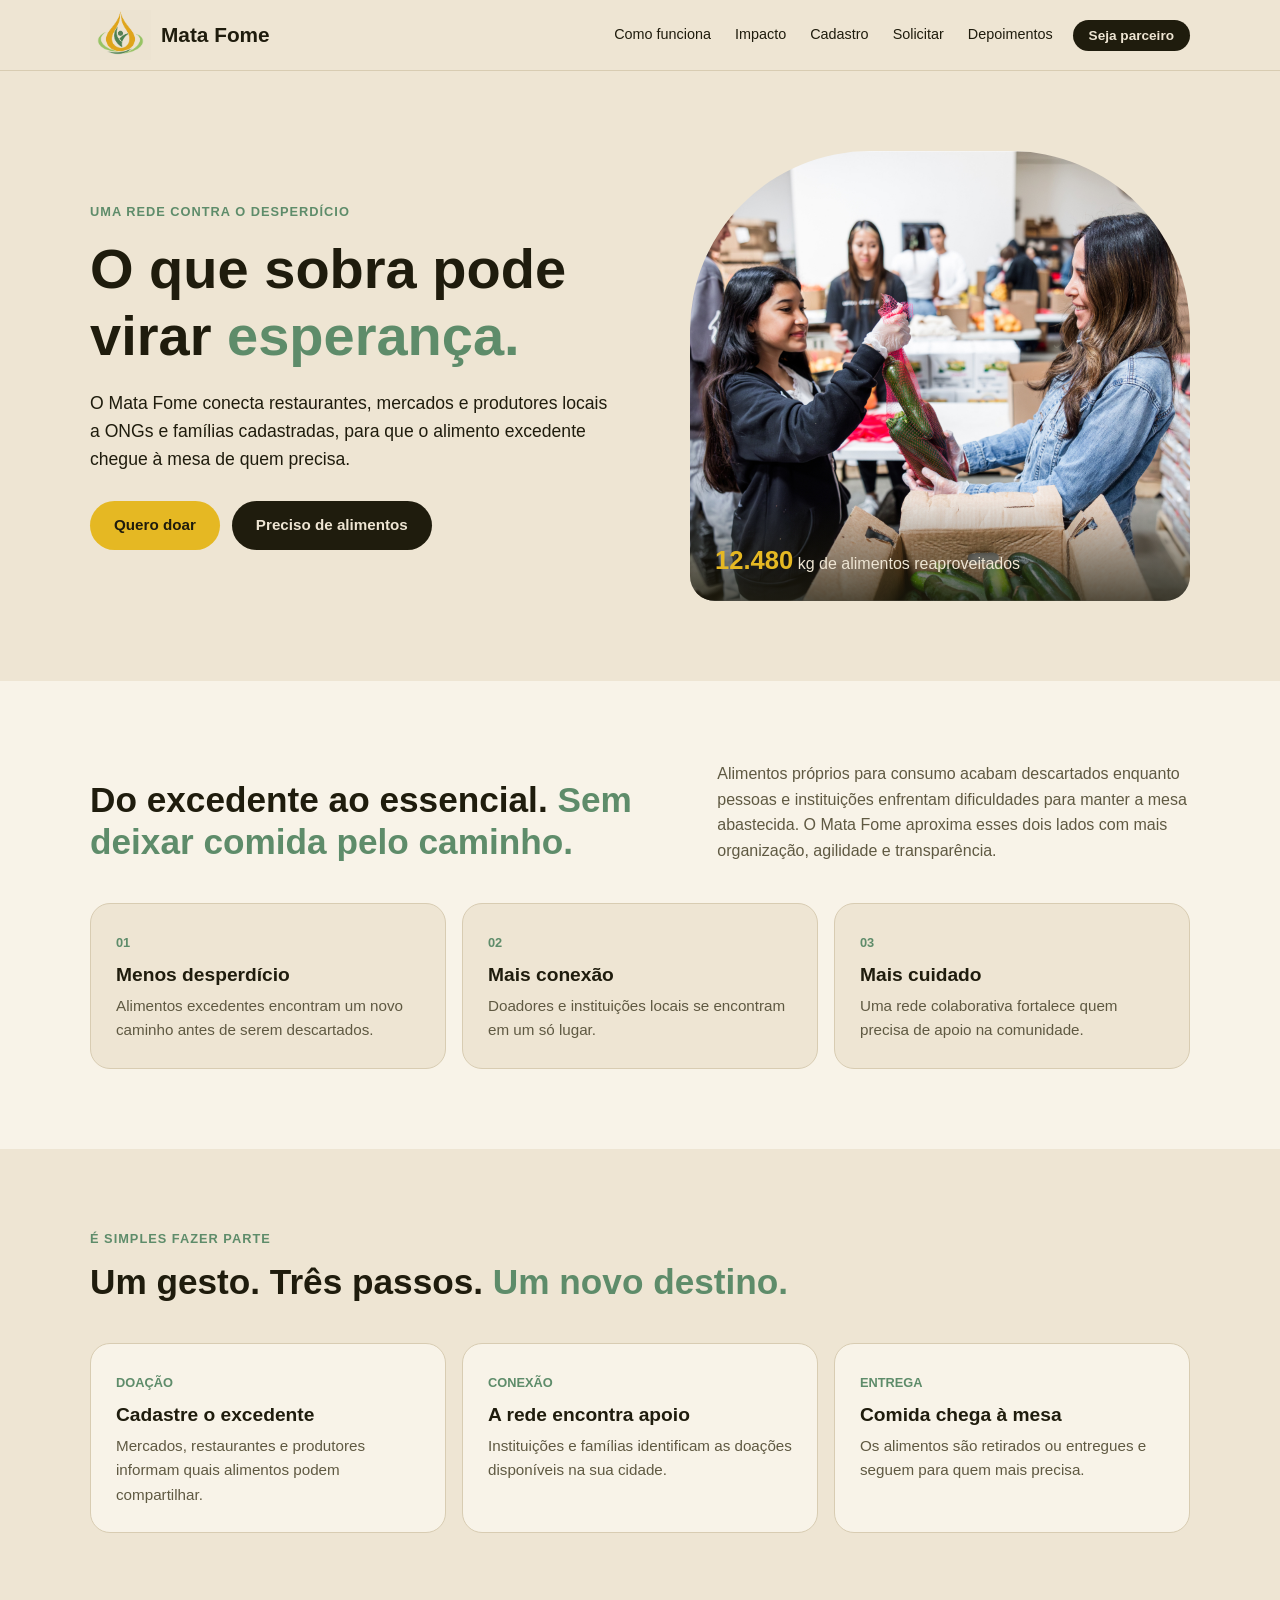
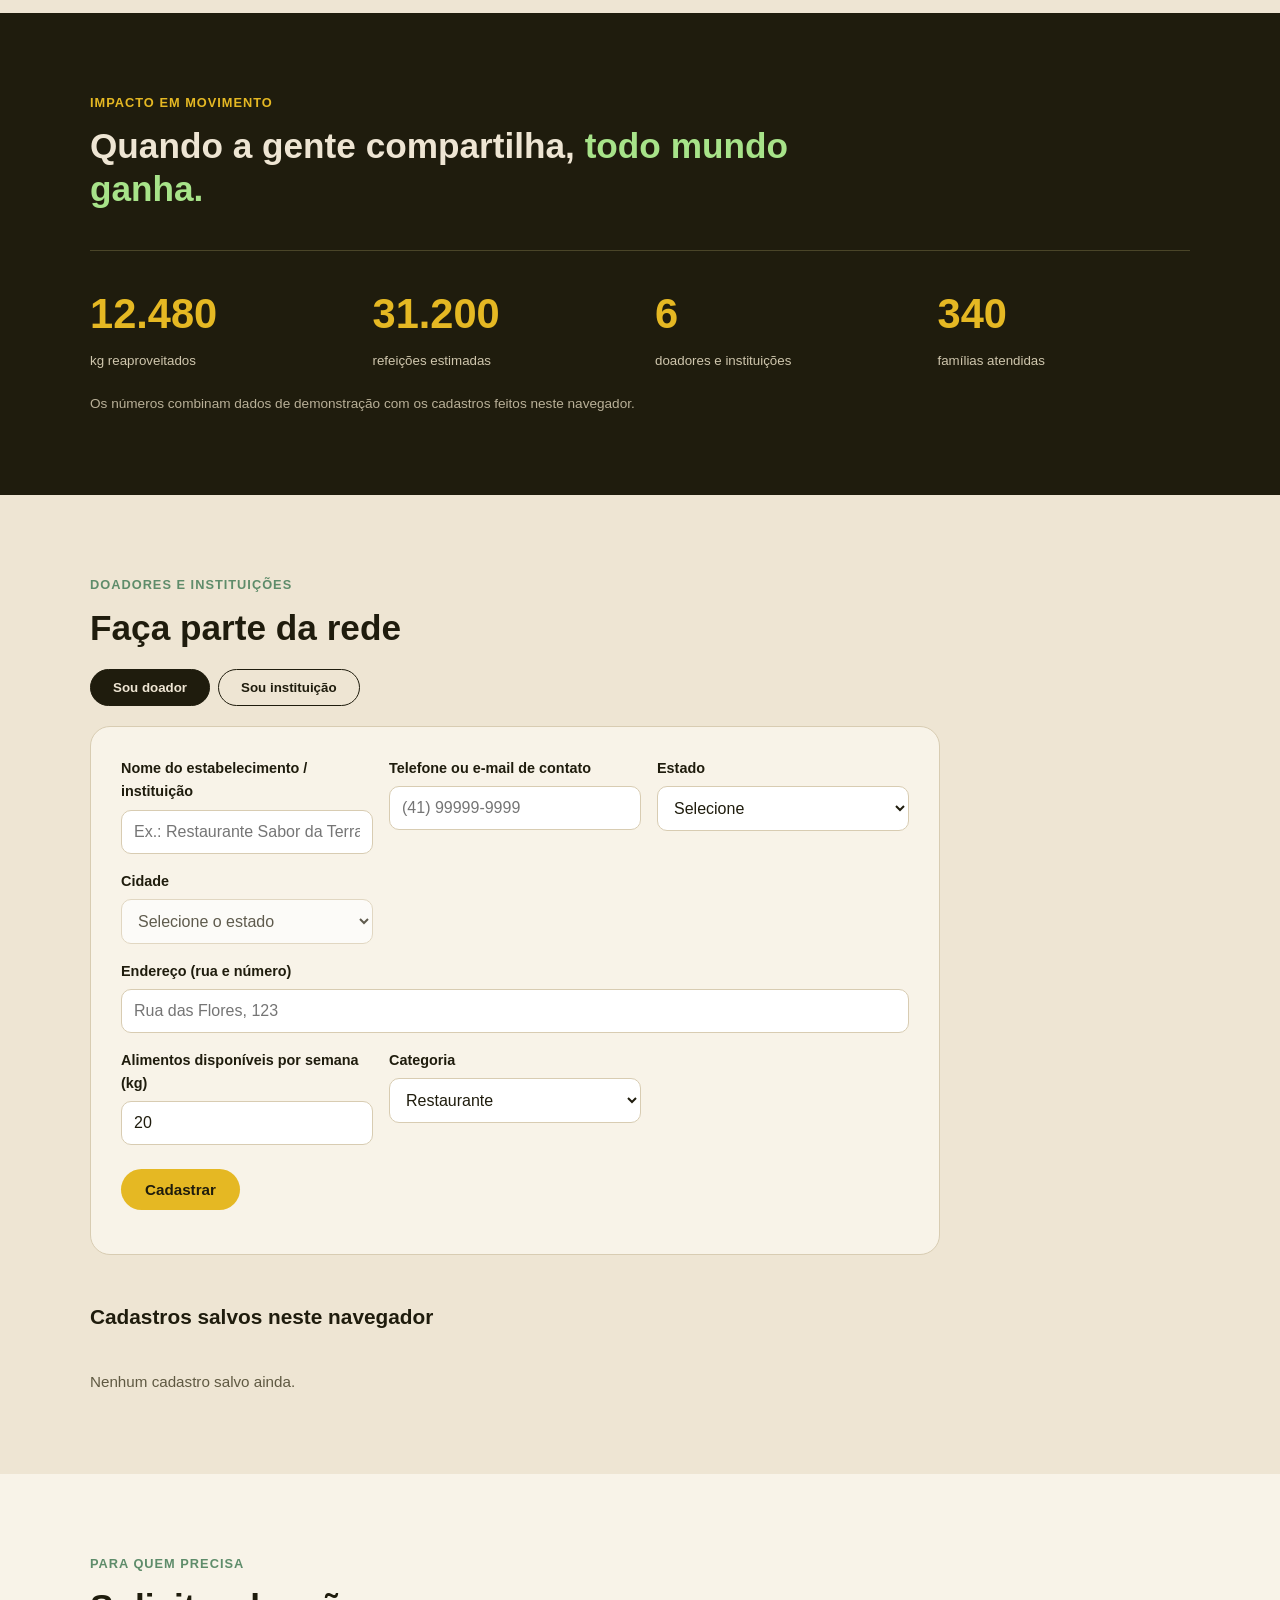
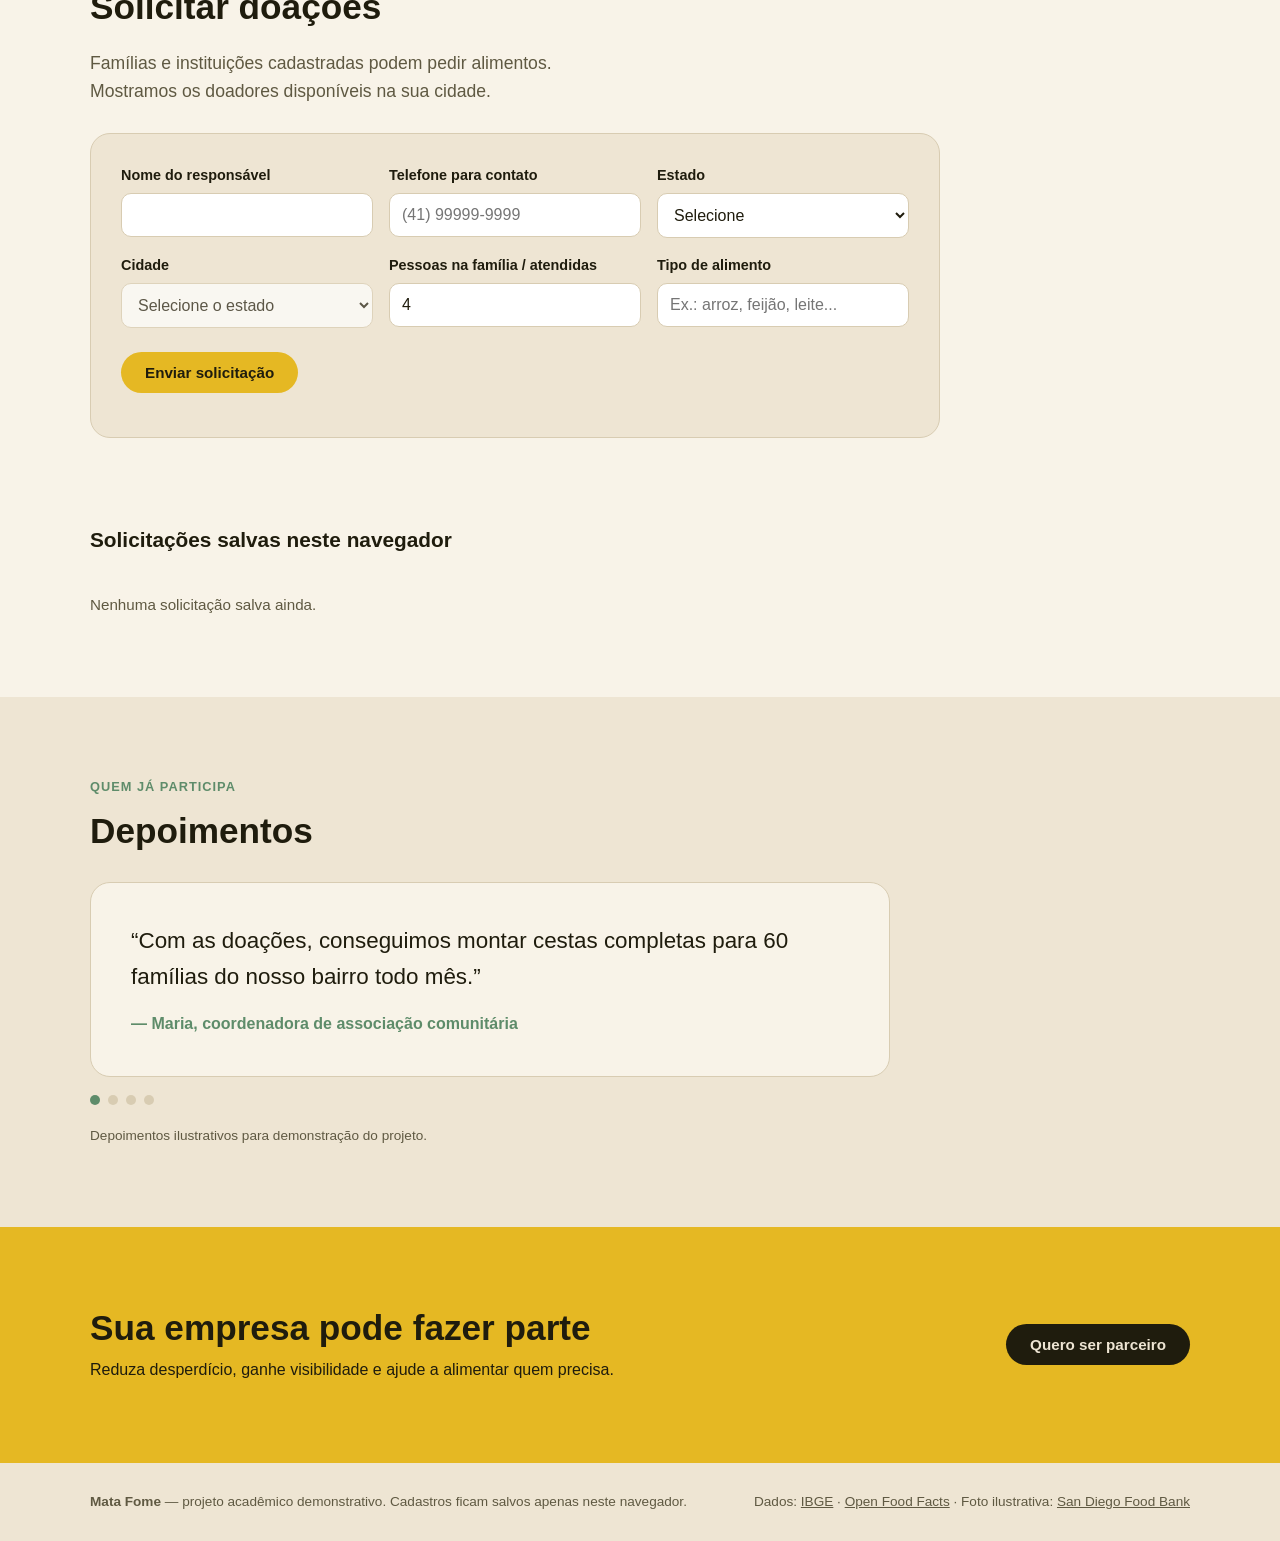
==== index.html @ 49722636 "Novo site Mata Fome: paleta, logo e JS simplificado" ====
<!DOCTYPE html>
<html lang="pt-BR">
<head>
  <meta charset="UTF-8">
  <meta name="viewport" content="width=device-width, initial-scale=1">
  <title>Mata Fome — alimento que encontra destino</title>
  <meta name="description" content="Plataforma que conecta restaurantes, mercados e produtores a ONGs e famílias para distribuir alimentos excedentes.">
  <link rel="stylesheet" href="style.css">
</head>
<body>

<header class="topbar">
  <div class="container bar">
    <a href="#inicio" class="brand" aria-label="Mata Fome — início">
      <img src="logo.png" alt="">
      <span>Mata Fome</span>
    </a>
    <nav>
      <a href="#como-funciona">Como funciona</a>
      <a href="#impacto">Impacto</a>
      <a href="#cadastro">Cadastro</a>
      <a href="#solicitar">Solicitar</a>
      <a href="#depoimentos">Depoimentos</a>
    </nav>
    <button class="btn dark small" data-open-partner>Seja parceiro</button>
  </div>
</header>

<main>
  <!-- HERO -->
  <section class="hero pad" id="inicio">
    <div class="container hero-grid">
      <div>
        <p class="eyebrow">Uma rede contra o desperdício</p>
        <h1>O que sobra pode virar <em>esperança.</em></h1>
        <p class="lede">O Mata Fome conecta restaurantes, mercados e produtores locais a ONGs e famílias cadastradas, para que o alimento excedente chegue à mesa de quem precisa.</p>
        <div class="actions">
          <a href="#cadastro" class="btn yellow">Quero doar</a>
          <a href="#solicitar" class="btn dark">Preciso de alimentos</a>
        </div>
      </div>
      <figure class="photo">
        <img src="voluntarios.jpg" width="795" height="675" alt="Voluntárias separando alimentos frescos para doação em uma feira comunitária">
        <figcaption><strong id="heroKg">0</strong> kg de alimentos reaproveitados</figcaption>
      </figure>
    </div>
  </section>

  <!-- SOBRE -->
  <section class="pad soft" id="sobre">
    <div class="container">
      <div class="two-col">
        <h2>Do excedente ao essencial. <em>Sem deixar comida pelo caminho.</em></h2>
        <p class="muted">Alimentos próprios para consumo acabam descartados enquanto pessoas e instituições enfrentam dificuldades para manter a mesa abastecida. O Mata Fome aproxima esses dois lados com mais organização, agilidade e transparência.</p>
      </div>
      <div class="cards three">
        <article><span class="num">01</span><h3>Menos desperdício</h3><p>Alimentos excedentes encontram um novo caminho antes de serem descartados.</p></article>
        <article><span class="num">02</span><h3>Mais conexão</h3><p>Doadores e instituições locais se encontram em um só lugar.</p></article>
        <article><span class="num">03</span><h3>Mais cuidado</h3><p>Uma rede colaborativa fortalece quem precisa de apoio na comunidade.</p></article>
      </div>
    </div>
  </section>

  <!-- COMO FUNCIONA -->
  <section class="pad" id="como-funciona">
    <div class="container">
      <p class="eyebrow">É simples fazer parte</p>
      <h2>Um gesto. Três passos. <em>Um novo destino.</em></h2>
      <div class="cards three">
        <article><span class="num">Doação</span><h3>Cadastre o excedente</h3><p>Mercados, restaurantes e produtores informam quais alimentos podem compartilhar.</p></article>
        <article><span class="num">Conexão</span><h3>A rede encontra apoio</h3><p>Instituições e famílias identificam as doações disponíveis na sua cidade.</p></article>
        <article><span class="num">Entrega</span><h3>Comida chega à mesa</h3><p>Os alimentos são retirados ou entregues e seguem para quem mais precisa.</p></article>
      </div>
    </div>
  </section>

  <!-- IMPACTO -->
  <section class="pad dark" id="impacto">
    <div class="container">
      <p class="eyebrow">Impacto em movimento</p>
      <h2>Quando a gente compartilha, <em>todo mundo ganha.</em></h2>
      <div class="stats">
        <div><strong id="statKg">0</strong><small>kg reaproveitados</small></div>
        <div><strong id="statMeals">0</strong><small>refeições estimadas</small></div>
        <div><strong id="statPartners">0</strong><small>doadores e instituições</small></div>
        <div><strong id="statFamilies">0</strong><small>famílias atendidas</small></div>
      </div>
      <p class="note">Os números combinam dados de demonstração com os cadastros feitos neste navegador.</p>
    </div>
  </section>

  <!-- CADASTRO -->
  <section class="pad" id="cadastro">
    <div class="container">
      <p class="eyebrow">Doadores e instituições</p>
      <h2>Faça parte da rede</h2>
      <div class="tabs">
        <button class="tab active" data-type="doador">Sou doador</button>
        <button class="tab" data-type="instituicao">Sou instituição</button>
      </div>
      <form id="regForm" class="form" novalidate>
        <input type="hidden" id="regType" value="doador">
        <div class="grid">
          <label>Nome do estabelecimento / instituição
            <input id="regName" required maxlength="80" placeholder="Ex.: Restaurante Sabor da Terra">
          </label>
          <label>Telefone ou e-mail de contato
            <input id="regContact" required maxlength="80" placeholder="(41) 99999-9999">
          </label>
          <label>Estado
            <select id="regUf" class="uf-select" data-city="regCity" required><option value="">Selecione</option></select>
          </label>
          <label>Cidade
            <select id="regCity" required disabled><option value="">Selecione o estado</option></select>
          </label>
          <label class="full">Endereço (rua e número)
            <input id="regAddress" required maxlength="120" placeholder="Rua das Flores, 123">
          </label>
          <label id="kgLabel">Alimentos disponíveis por semana (kg)
            <input id="regKg" type="number" min="1" max="100000" value="20">
          </label>
          <label>Categoria
            <select id="regCategory">
              <option>Restaurante</option><option>Supermercado</option><option>Produtor rural</option>
              <option>Padaria</option><option>ONG / Banco de alimentos</option><option>Outro</option>
            </select>
          </label>
        </div>
        <button class="btn yellow" type="submit">Cadastrar</button>
        <p class="msg" id="regMsg" role="status"></p>
      </form>
      <h3 class="saved-title">Cadastros salvos neste navegador</h3>
      <div id="savedList" class="cards matches"></div>
    </div>
  </section>

  <!-- SOLICITAR -->
  <section class="pad soft" id="solicitar">
    <div class="container">
      <p class="eyebrow">Para quem precisa</p>
      <h2>Solicitar doações</h2>
      <p class="muted lede">Famílias e instituições cadastradas podem pedir alimentos. Mostramos os doadores disponíveis na sua cidade.</p>
      <form id="reqForm" class="form" novalidate>
        <div class="grid">
          <label>Nome do responsável
            <input id="reqName" required maxlength="80">
          </label>
          <label>Telefone para contato
            <input id="reqPhone" required maxlength="30" placeholder="(41) 99999-9999">
          </label>
          <label>Estado
            <select id="reqUf" class="uf-select" data-city="reqCity" required><option value="">Selecione</option></select>
          </label>
          <label>Cidade
            <select id="reqCity" required disabled><option value="">Selecione o estado</option></select>
          </label>
          <label>Pessoas na família / atendidas
            <input id="reqPeople" type="number" min="1" max="10000" value="4">
          </label>
          <label>Tipo de alimento
            <input id="reqFood" list="foodList" maxlength="60" placeholder="Ex.: arroz, feijão, leite...">
            <datalist id="foodList"></datalist>
          </label>
        </div>
        <button class="btn yellow" type="submit">Enviar solicitação</button>
        <p class="msg" id="reqMsg" role="status"></p>
      </form>
      <div id="matches" class="cards matches"></div>
      <h3 class="saved-title">Solicitações salvas neste navegador</h3>
      <div id="requestList" class="cards matches"></div>
    </div>
  </section>

  <!-- DEPOIMENTOS -->
  <section class="pad" id="depoimentos">
    <div class="container">
      <p class="eyebrow">Quem já participa</p>
      <h2>Depoimentos</h2>
      <div class="carousel" aria-live="polite">
        <blockquote id="tQuote"></blockquote>
        <cite id="tAuthor"></cite>
      </div>
      <div class="dots" id="tDots"></div>
      <p class="note">Depoimentos ilustrativos para demonstração do projeto.</p>
    </div>
  </section>

  <!-- PARCEIROS -->
  <section class="cta pad">
    <div class="container cta-inner">
      <div>
        <h2>Sua empresa pode fazer parte</h2>
        <p>Reduza desperdício, ganhe visibilidade e ajude a alimentar quem precisa.</p>
      </div>
      <button class="btn dark" data-open-partner>Quero ser parceiro</button>
    </div>
  </section>
</main>

<footer>
  <div class="container foot">
    <p><strong>Mata Fome</strong> — projeto acadêmico demonstrativo. Cadastros ficam salvos apenas neste navegador.</p>
    <p>
      Dados: <a href="https://servicodados.ibge.gov.br/api/docs/localidades" target="_blank" rel="noopener">IBGE</a> ·
      <a href="https://world.openfoodfacts.org" target="_blank" rel="noopener">Open Food Facts</a> ·
      Foto ilustrativa: <a href="https://sandiegofoodbank.org/" target="_blank" rel="noopener">San Diego Food Bank</a>
    </p>
  </div>
</footer>

<!-- MODAL PARCEIRO -->
<div class="modal" id="partnerModal" hidden>
  <div class="modal-box" role="dialog" aria-modal="true" aria-labelledby="pTitle">
    <button class="close" id="partnerClose" aria-label="Fechar">×</button>
    <h3 id="pTitle">Torne-se parceiro</h3>
    <form id="partnerForm" class="form" novalidate>
      <label>Empresa <input id="pCompany" required maxlength="80"></label>
      <label>Responsável <input id="pPerson" required maxlength="80"></label>
      <label>E-mail <input id="pEmail" type="email" required maxlength="80"></label>
      <label>Como quer ajudar?
        <select id="pHelp">
          <option>Doar alimentos excedentes</option>
          <option>Apoiar com transporte / logística</option>
          <option>Patrocinar o projeto</option>
        </select>
      </label>
      <button class="btn yellow" type="submit">Enviar interesse</button>
      <p class="msg" id="pMsg" role="status"></p>
    </form>
  </div>
</div>

<script src="script.js"></script>
</body>
</html>
---- style.css ----
/* Cores da paleta */
:root {
  --yellow: #e5b823;
  --ink: #1f1c0d;
  --paper: #eee5d3;
  --lime: #a7e389;
  --green: #5e8c6a;
  --card: #f8f3e8;
  --line: #d8ccb2;
  --muted: #5f5942;
  --red: #a63a2b;
}

* { box-sizing: border-box; margin: 0; padding: 0; }
html { scroll-behavior: smooth; scroll-padding-top: 90px; }
body { font-family: Arial, Helvetica, sans-serif; color: var(--ink); background: var(--paper); line-height: 1.6; }
a { color: inherit; }
img { display: block; max-width: 100%; }
h1, h2, h3 { line-height: 1.2; }
em { font-style: normal; color: var(--green); }

.container { width: min(1100px, 90%); margin: 0 auto; }
.pad { padding: 80px 0; }
.soft { background: var(--card); }
.muted { color: var(--muted); }
.eyebrow { margin-bottom: 12px; color: var(--green); font-size: .8rem; font-weight: bold; text-transform: uppercase; letter-spacing: 1px; }
h2 { font-size: 2.2rem; max-width: 700px; margin-bottom: 20px; }
.lede { max-width: 540px; font-size: 1.1rem; margin-bottom: 28px; }
.note { margin-top: 20px; font-size: .85rem; color: var(--muted); }

/* Topo */
.topbar { position: sticky; top: 0; z-index: 10; background: var(--paper); border-bottom: 1px solid var(--line); }
.bar { display: flex; align-items: center; justify-content: space-between; gap: 20px; padding: 10px 0; }
.brand { display: flex; align-items: center; gap: 10px; text-decoration: none; font-size: 1.3rem; font-weight: bold; }
.brand img { height: 50px; mix-blend-mode: multiply; }
nav { display: flex; gap: 24px; margin-left: auto; }
nav a { text-decoration: none; font-size: .9rem; }
nav a:hover { color: var(--green); }

/* Botões */
.btn { display: inline-block; border: 0; border-radius: 30px; padding: 12px 24px; font-size: .95rem; font-weight: bold; text-decoration: none; cursor: pointer; }
.btn:hover { opacity: .85; }
.btn.small { padding: 8px 16px; font-size: .85rem; }
.btn.yellow { background: var(--yellow); color: var(--ink); }
.btn.dark { background: var(--ink); color: var(--paper); }
.btn.outline { background: none; color: var(--ink); box-shadow: inset 0 0 0 1px var(--ink); }

/* Início */
.hero-grid { display: grid; grid-template-columns: 1fr 1fr; gap: 50px; align-items: center; }
.hero h1 { font-size: 3.5rem; margin-bottom: 20px; }
.actions { display: flex; gap: 12px; flex-wrap: wrap; }
.photo { position: relative; max-width: 500px; height: 450px; margin-left: auto; overflow: hidden; border-radius: 180px 180px 25px 25px; }
.photo img { width: 100%; height: 100%; object-fit: cover; }
.photo figcaption { position: absolute; bottom: 0; left: 0; right: 0; padding: 40px 25px 20px; color: var(--paper); background: linear-gradient(transparent, rgba(31, 28, 13, .75)); }
.photo strong { font-size: 1.6rem; color: var(--yellow); }

/* Cartões */
.cards { display: grid; gap: 16px; margin-top: 40px; }
.cards.three { grid-template-columns: repeat(3, 1fr); }
.cards article, .match { background: var(--card); border: 1px solid var(--line); border-radius: 20px; padding: 25px; }
.soft .cards article { background: var(--paper); }
.cards h3 { font-size: 1.2rem; margin: 8px 0; }
.cards p { color: var(--muted); font-size: .95rem; }
.num { color: var(--green); font-size: .8rem; font-weight: bold; text-transform: uppercase; }
.two-col { display: grid; grid-template-columns: 1.2fr 1fr; gap: 60px; align-items: end; }
.two-col h2 { margin: 0; }

/* Impacto */
.dark { background: var(--ink); color: var(--paper); }
.dark em { color: var(--lime); }
.dark .eyebrow { color: var(--yellow); }
.dark .note { color: #b9b098; }
.stats { display: grid; grid-template-columns: repeat(auto-fit, minmax(200px, 1fr)); gap: 30px; margin-top: 40px; padding-top: 30px; border-top: 1px solid #4a4528; }
.stats strong { display: block; font-size: 2.6rem; color: var(--yellow); }
.stats small { color: #cfc6ad; }

/* Formulários */
.tabs { display: flex; gap: 8px; margin: 20px 0; }
.tab { padding: 10px 22px; border: 1px solid var(--ink); border-radius: 30px; background: none; color: var(--ink); font-weight: bold; cursor: pointer; }
.tab.active { background: var(--ink); color: var(--paper); }
.form { max-width: 850px; padding: 30px; background: var(--card); border: 1px solid var(--line); border-radius: 20px; }
.soft .form { background: var(--paper); }
.form label { display: flex; flex-direction: column; gap: 6px; font-size: .9rem; font-weight: bold; }
.grid { display: grid; grid-template-columns: repeat(auto-fit, minmax(250px, 1fr)); gap: 16px; margin-bottom: 24px; }
.grid .full { grid-column: 1 / -1; }
input, select { width: 100%; padding: 12px; border: 1px solid var(--line); border-radius: 10px; background: #fff; color: var(--ink); font-size: 1rem; }
input:focus, select:focus { outline: 3px solid var(--yellow); }
input.invalid, select.invalid { border-color: var(--red); }
.msg { margin-top: 14px; font-weight: bold; }
.msg.ok { color: var(--green); }
.msg.err { color: var(--red); }

/* Listas salvas */
.matches { grid-template-columns: repeat(auto-fit, minmax(260px, 1fr)); }
.match { border-top: 4px solid var(--yellow); }
.match small { color: var(--muted); }
.match.donated { border-top-color: var(--green); opacity: .75; }
.saved-title { margin-top: 50px; font-size: 1.3rem; }
.card-actions { display: flex; gap: 8px; flex-wrap: wrap; margin-top: 14px; }

/* Depoimentos */
.carousel { max-width: 800px; min-height: 190px; margin-top: 30px; padding: 40px; background: var(--card); border: 1px solid var(--line); border-radius: 20px; }
.carousel blockquote { font-size: 1.4rem; margin-bottom: 16px; }
.carousel cite { color: var(--green); font-style: normal; font-weight: bold; }
.dots { display: flex; gap: 8px; margin-top: 18px; }
.dots button { width: 10px; height: 10px; border: 0; border-radius: 50%; background: var(--line); cursor: pointer; }
.dots button.active { background: var(--green); }

/* Chamada final e rodapé */
.cta { background: var(--yellow); }
.cta-inner { display: flex; align-items: center; justify-content: space-between; gap: 30px; flex-wrap: wrap; }
.cta h2 { margin-bottom: 8px; }
footer { padding: 28px 0; font-size: .85rem; color: var(--muted); }
.foot { display: flex; justify-content: space-between; gap: 16px; flex-wrap: wrap; }

/* Janela de parceiro */
.modal { position: fixed; top: 0; left: 0; right: 0; bottom: 0; z-index: 20; display: flex; align-items: center; justify-content: center; padding: 16px; background: rgba(31, 28, 13, .6); }
.modal[hidden] { display: none; }
.modal-box { position: relative; width: 100%; max-width: 460px; max-height: 90vh; overflow-y: auto; padding: 30px; background: var(--card); border-radius: 20px; }
.modal-box .form { padding: 0; margin-top: 16px; border: 0; background: none; }
.modal-box .form label { margin-bottom: 12px; }
.close { position: absolute; top: 10px; right: 16px; border: 0; background: none; color: var(--ink); font-size: 2rem; cursor: pointer; }

/* Celular */
@media (max-width: 800px) {
  .pad { padding: 60px 0; }
  .bar { flex-wrap: wrap; }
  nav { order: 3; width: 100%; justify-content: space-between; gap: 10px; }
  nav a { font-size: .8rem; }
  .hero-grid, .two-col, .cards.three { grid-template-columns: 1fr; gap: 30px; }
  .hero h1 { font-size: 2.6rem; }
  .photo { height: 380px; margin: 0; }
}
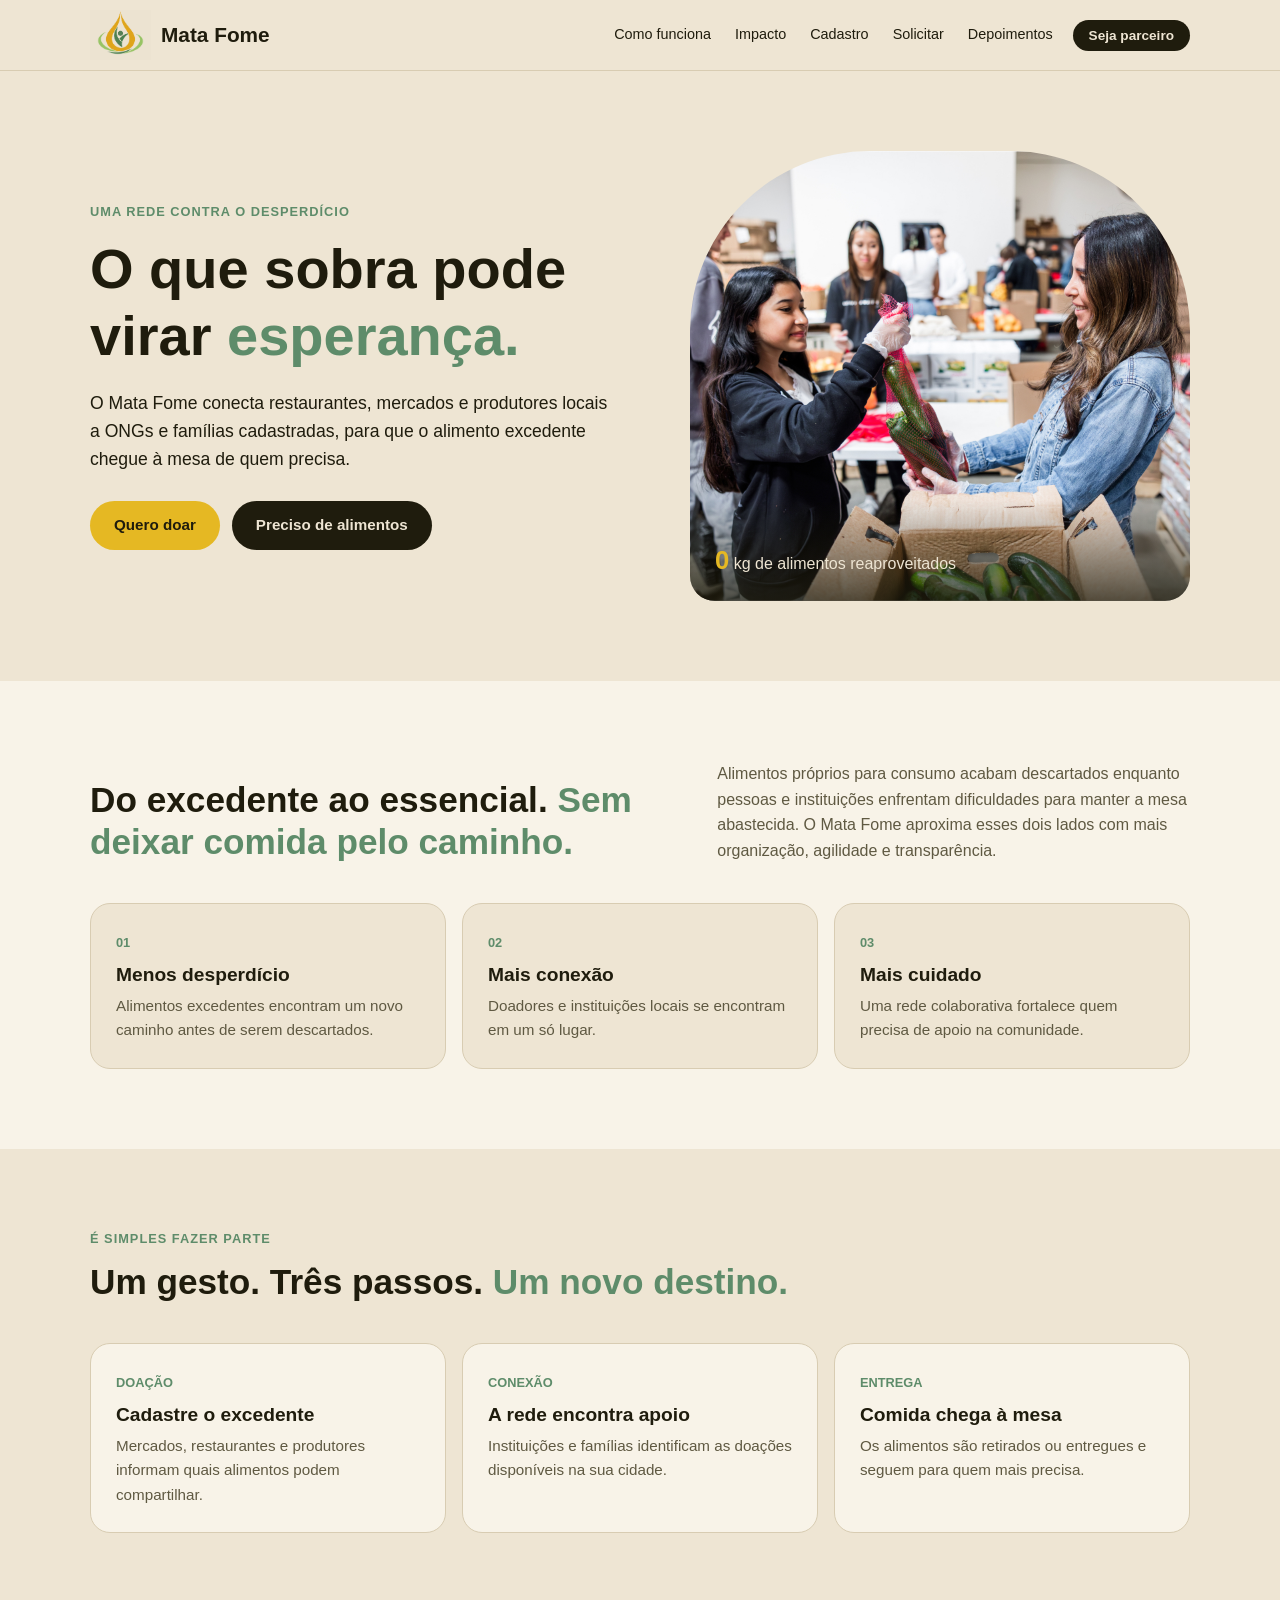
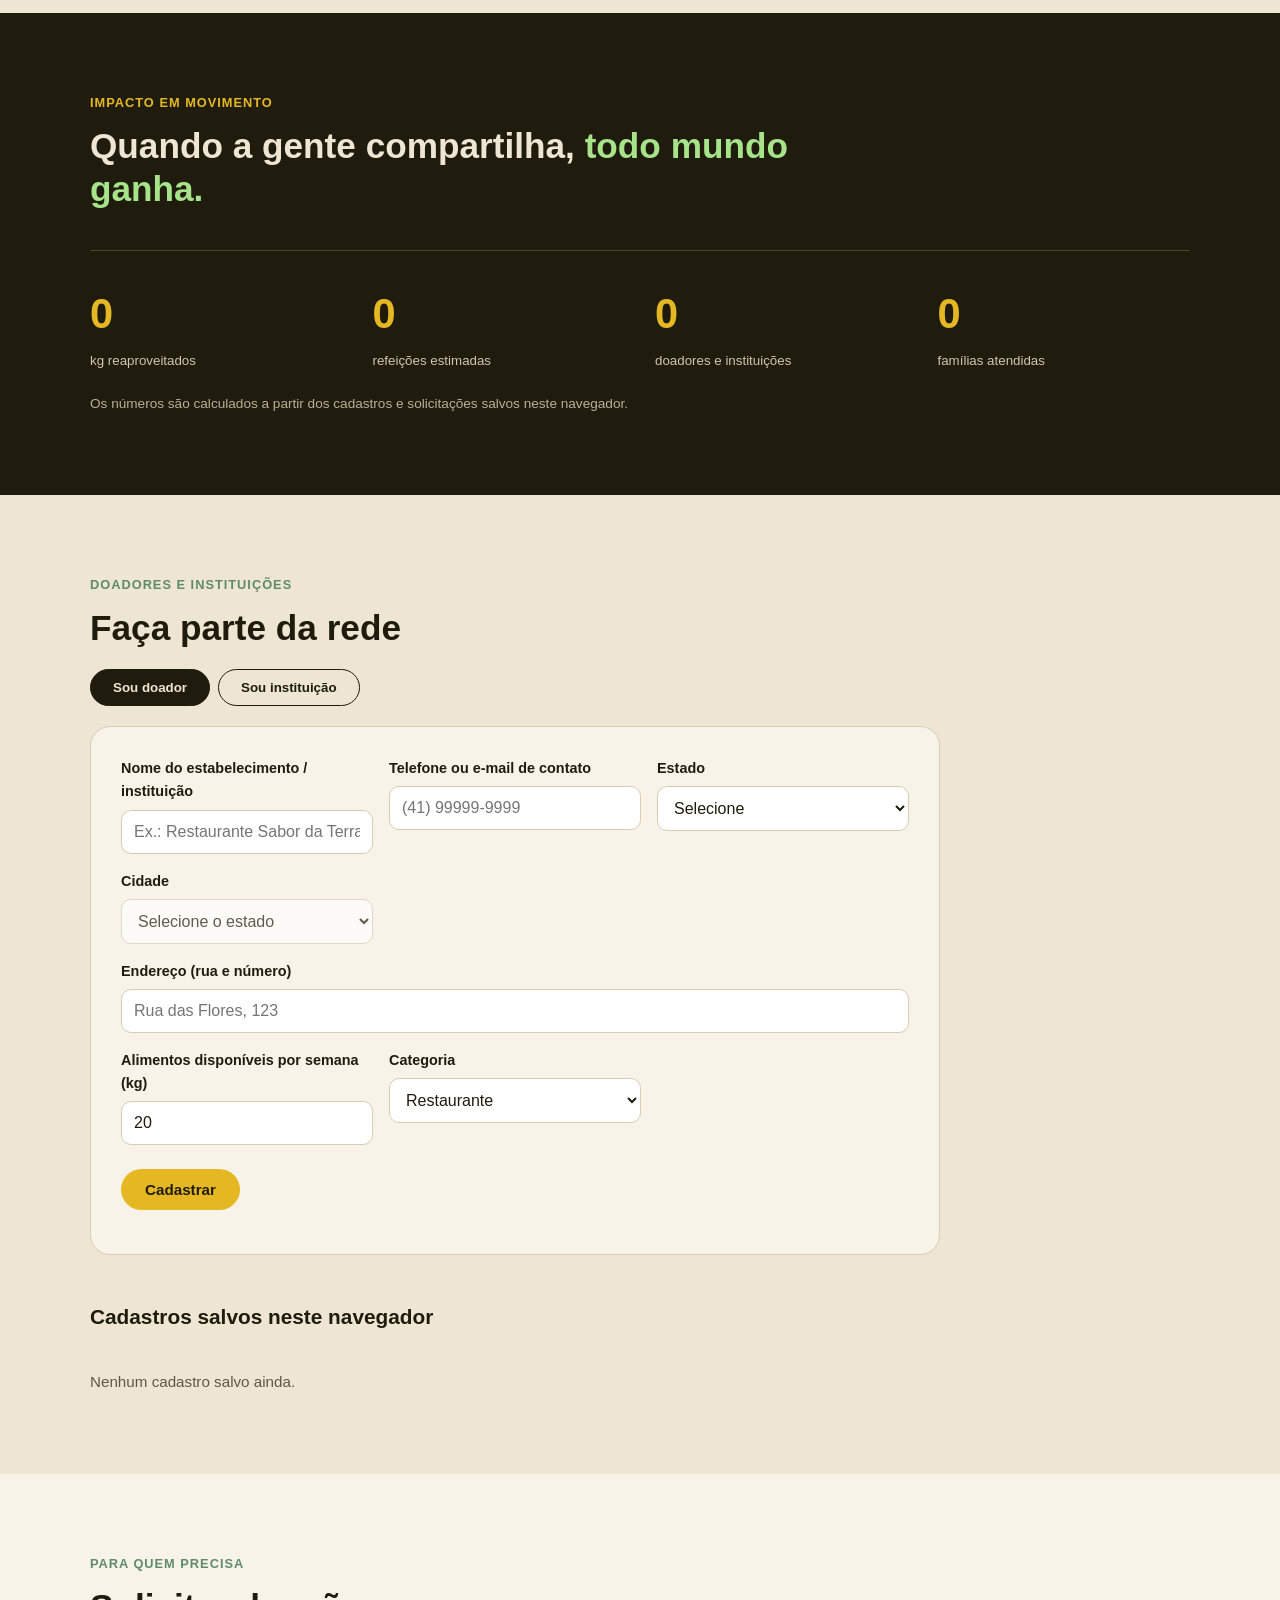
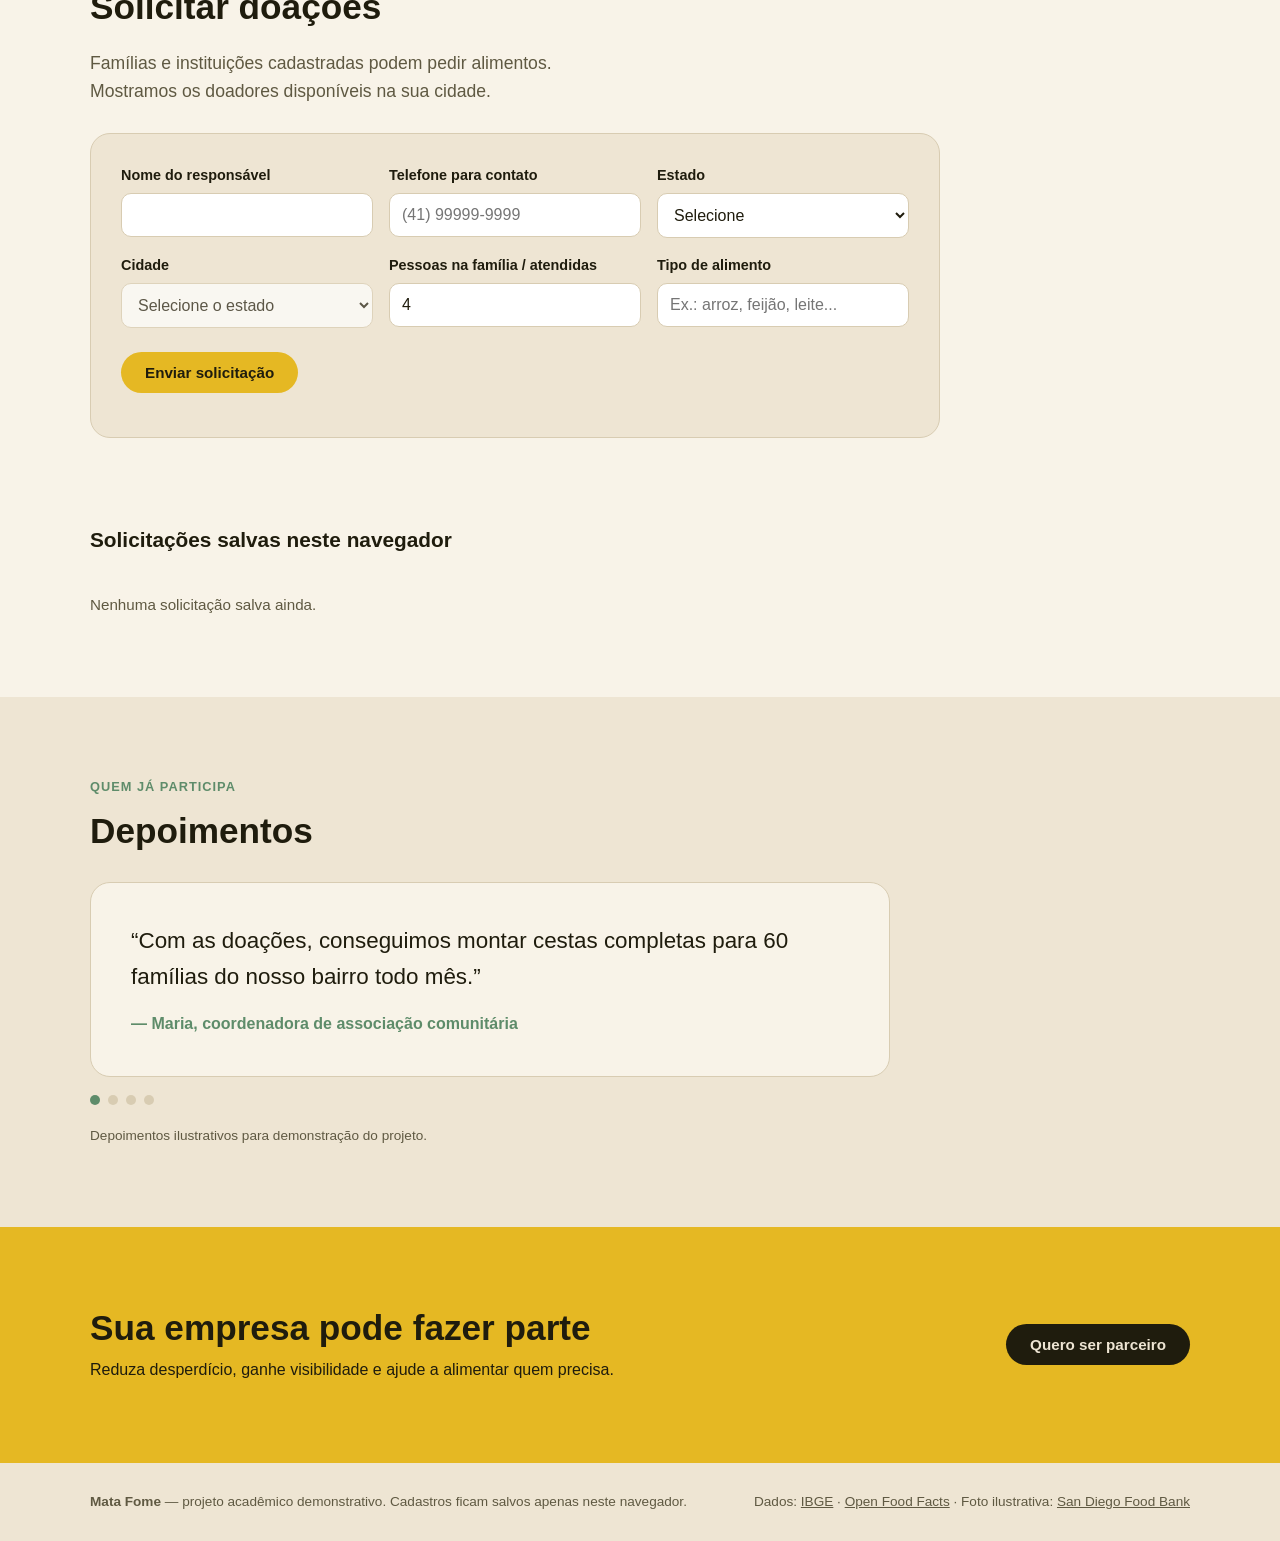
==== commit e4af2717: "feat(seção): mudando a seção de impacto e movimento" ====
--- a/index.html
+++ b/index.html
@@ -85,7 +85,7 @@
         <div><strong id="statPartners">0</strong><small>doadores e instituições</small></div>
         <div><strong id="statFamilies">0</strong><small>famílias atendidas</small></div>
       </div>
-      <p class="note">Os números combinam dados de demonstração com os cadastros feitos neste navegador.</p>
+      <p class="note">Os números são calculados a partir dos cadastros e solicitações salvos neste navegador.</p>
     </div>
   </section>
 
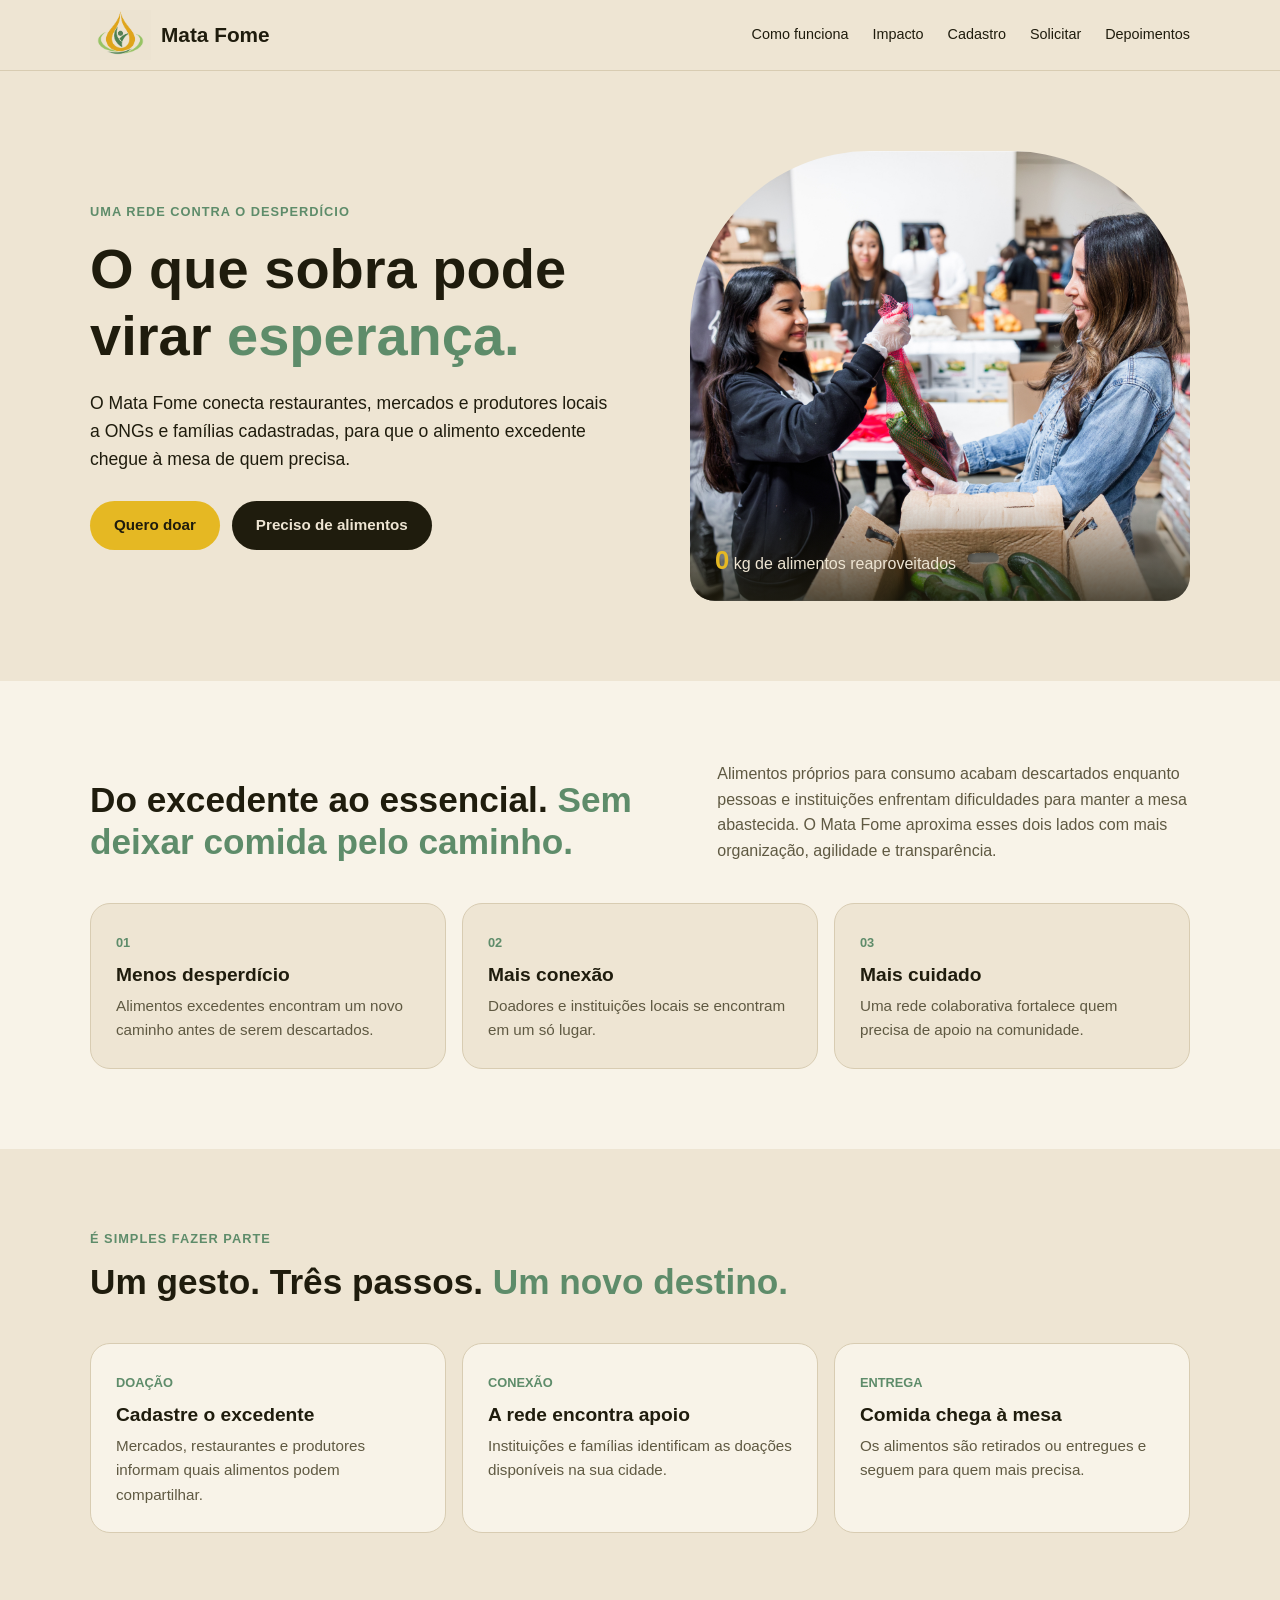
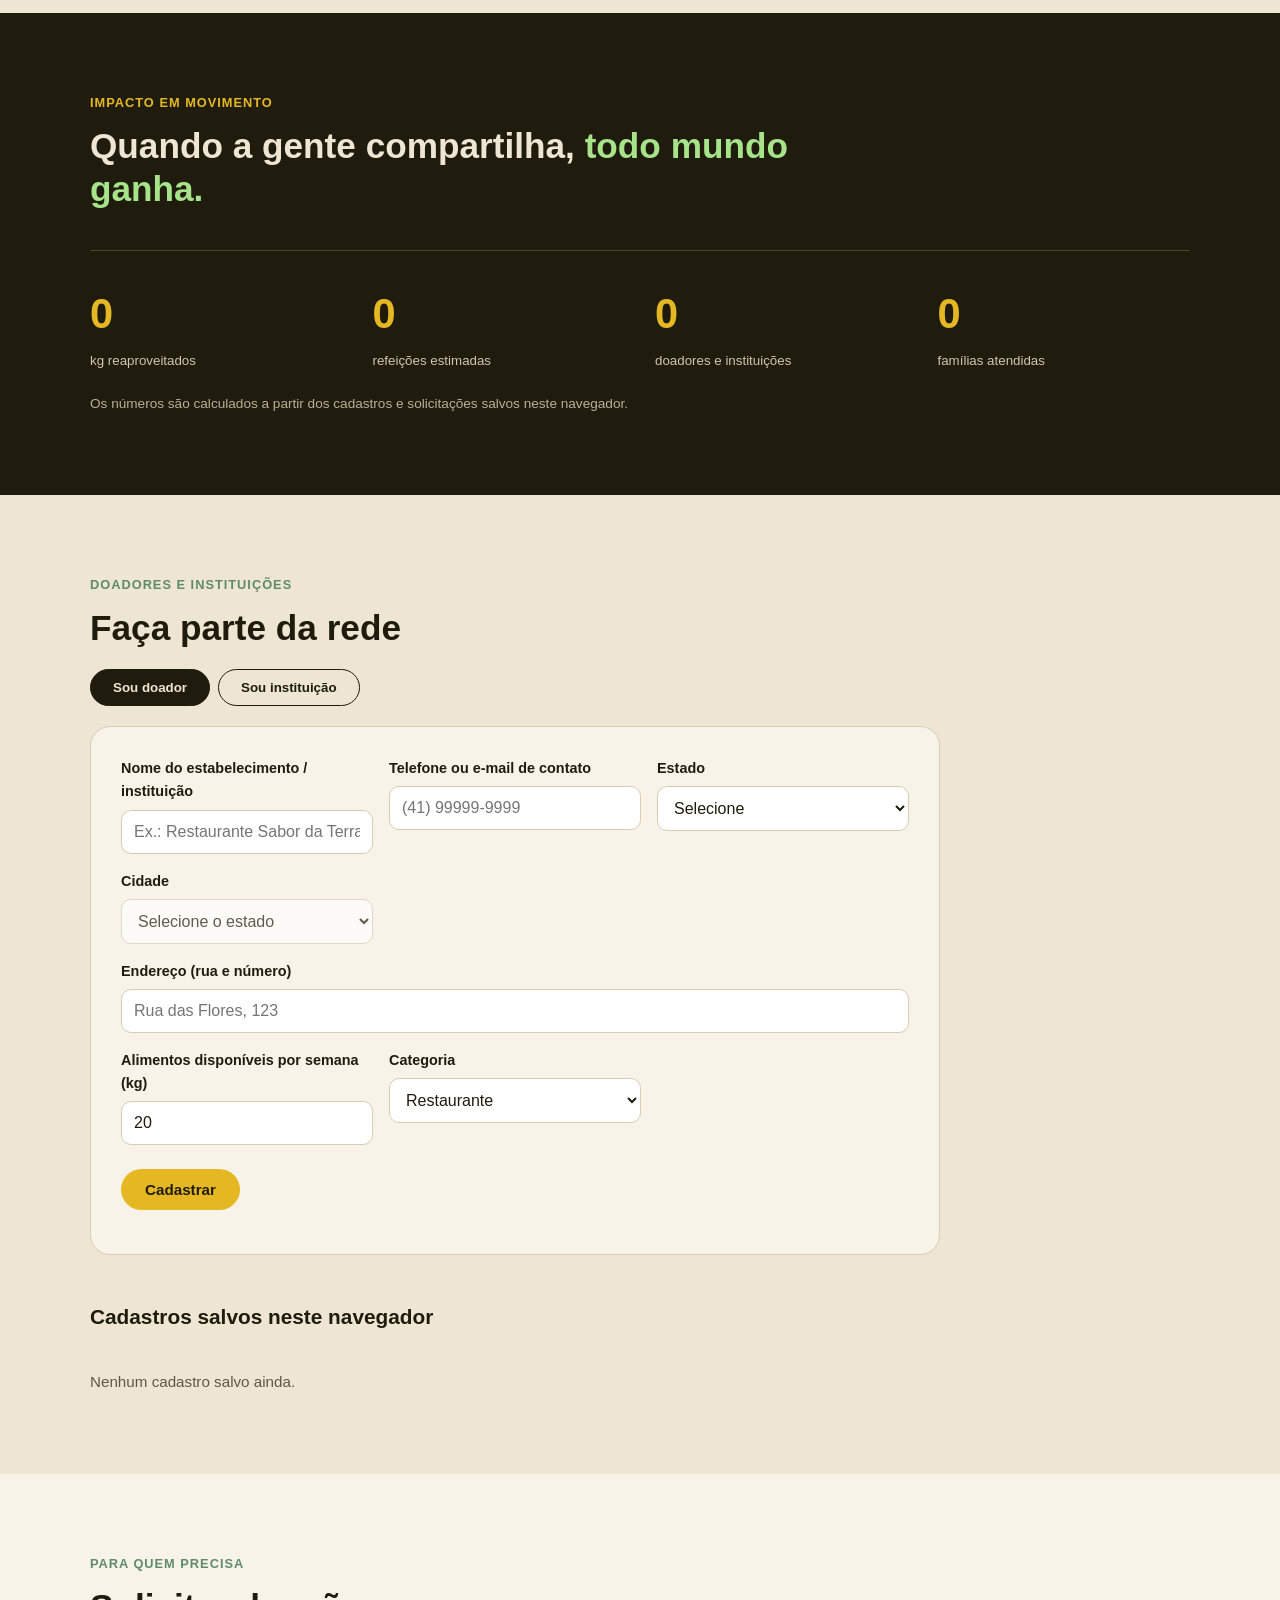
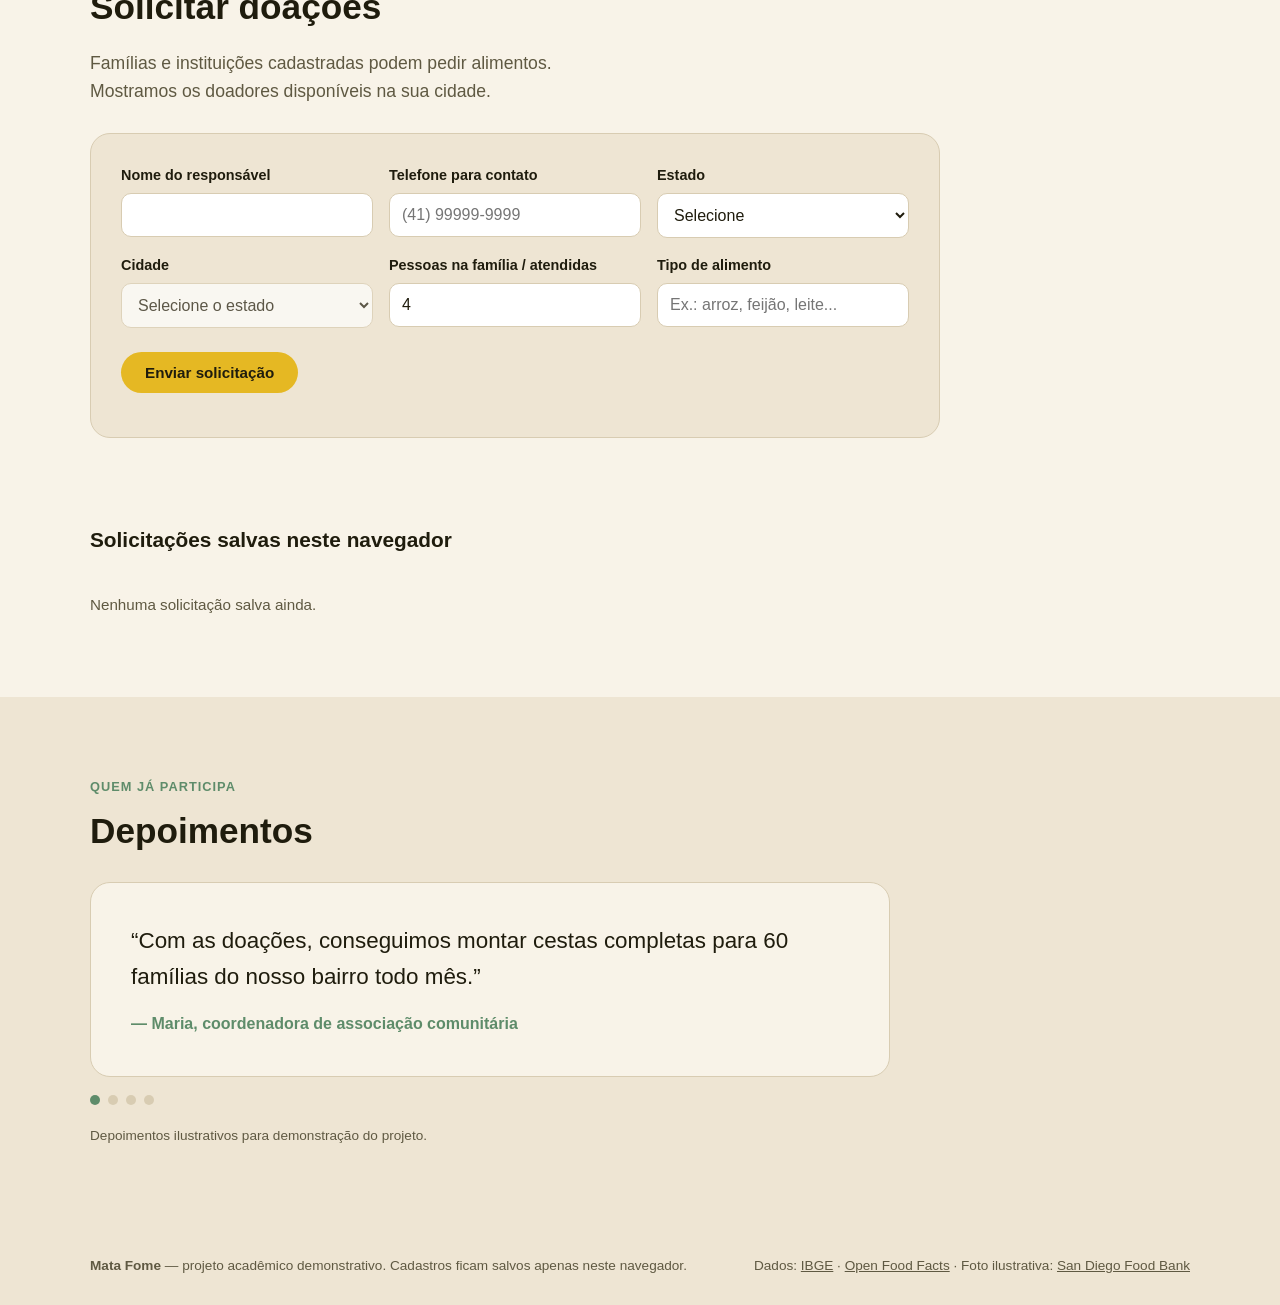
==== commit 64f9cf99: "refactor: remove seja membro" ====
--- a/index.html
+++ b/index.html
@@ -22,7 +22,6 @@
       <a href="#solicitar">Solicitar</a>
       <a href="#depoimentos">Depoimentos</a>
     </nav>
-    <button class="btn dark small" data-open-partner>Seja parceiro</button>
   </div>
 </header>
 
@@ -185,16 +184,6 @@
     </div>
   </section>
 
-  <!-- PARCEIROS -->
-  <section class="cta pad">
-    <div class="container cta-inner">
-      <div>
-        <h2>Sua empresa pode fazer parte</h2>
-        <p>Reduza desperdício, ganhe visibilidade e ajude a alimentar quem precisa.</p>
-      </div>
-      <button class="btn dark" data-open-partner>Quero ser parceiro</button>
-    </div>
-  </section>
 </main>
 
 <footer>
@@ -208,28 +197,6 @@
   </div>
 </footer>
 
-<!-- MODAL PARCEIRO -->
-<div class="modal" id="partnerModal" hidden>
-  <div class="modal-box" role="dialog" aria-modal="true" aria-labelledby="pTitle">
-    <button class="close" id="partnerClose" aria-label="Fechar">×</button>
-    <h3 id="pTitle">Torne-se parceiro</h3>
-    <form id="partnerForm" class="form" novalidate>
-      <label>Empresa <input id="pCompany" required maxlength="80"></label>
-      <label>Responsável <input id="pPerson" required maxlength="80"></label>
-      <label>E-mail <input id="pEmail" type="email" required maxlength="80"></label>
-      <label>Como quer ajudar?
-        <select id="pHelp">
-          <option>Doar alimentos excedentes</option>
-          <option>Apoiar com transporte / logística</option>
-          <option>Patrocinar o projeto</option>
-        </select>
-      </label>
-      <button class="btn yellow" type="submit">Enviar interesse</button>
-      <p class="msg" id="pMsg" role="status"></p>
-    </form>
-  </div>
-</div>
-
 <script src="script.js"></script>
 </body>
 </html>
--- a/style.css
+++ b/style.css
@@ -106,20 +106,9 @@
 .dots button { width: 10px; height: 10px; border: 0; border-radius: 50%; background: var(--line); cursor: pointer; }
 .dots button.active { background: var(--green); }
 
-/* Chamada final e rodapé */
-.cta { background: var(--yellow); }
-.cta-inner { display: flex; align-items: center; justify-content: space-between; gap: 30px; flex-wrap: wrap; }
-.cta h2 { margin-bottom: 8px; }
+/* Rodapé */
 footer { padding: 28px 0; font-size: .85rem; color: var(--muted); }
 .foot { display: flex; justify-content: space-between; gap: 16px; flex-wrap: wrap; }
-
-/* Janela de parceiro */
-.modal { position: fixed; top: 0; left: 0; right: 0; bottom: 0; z-index: 20; display: flex; align-items: center; justify-content: center; padding: 16px; background: rgba(31, 28, 13, .6); }
-.modal[hidden] { display: none; }
-.modal-box { position: relative; width: 100%; max-width: 460px; max-height: 90vh; overflow-y: auto; padding: 30px; background: var(--card); border-radius: 20px; }
-.modal-box .form { padding: 0; margin-top: 16px; border: 0; background: none; }
-.modal-box .form label { margin-bottom: 12px; }
-.close { position: absolute; top: 10px; right: 16px; border: 0; background: none; color: var(--ink); font-size: 2rem; cursor: pointer; }
 
 /* Celular */
 @media (max-width: 800px) {
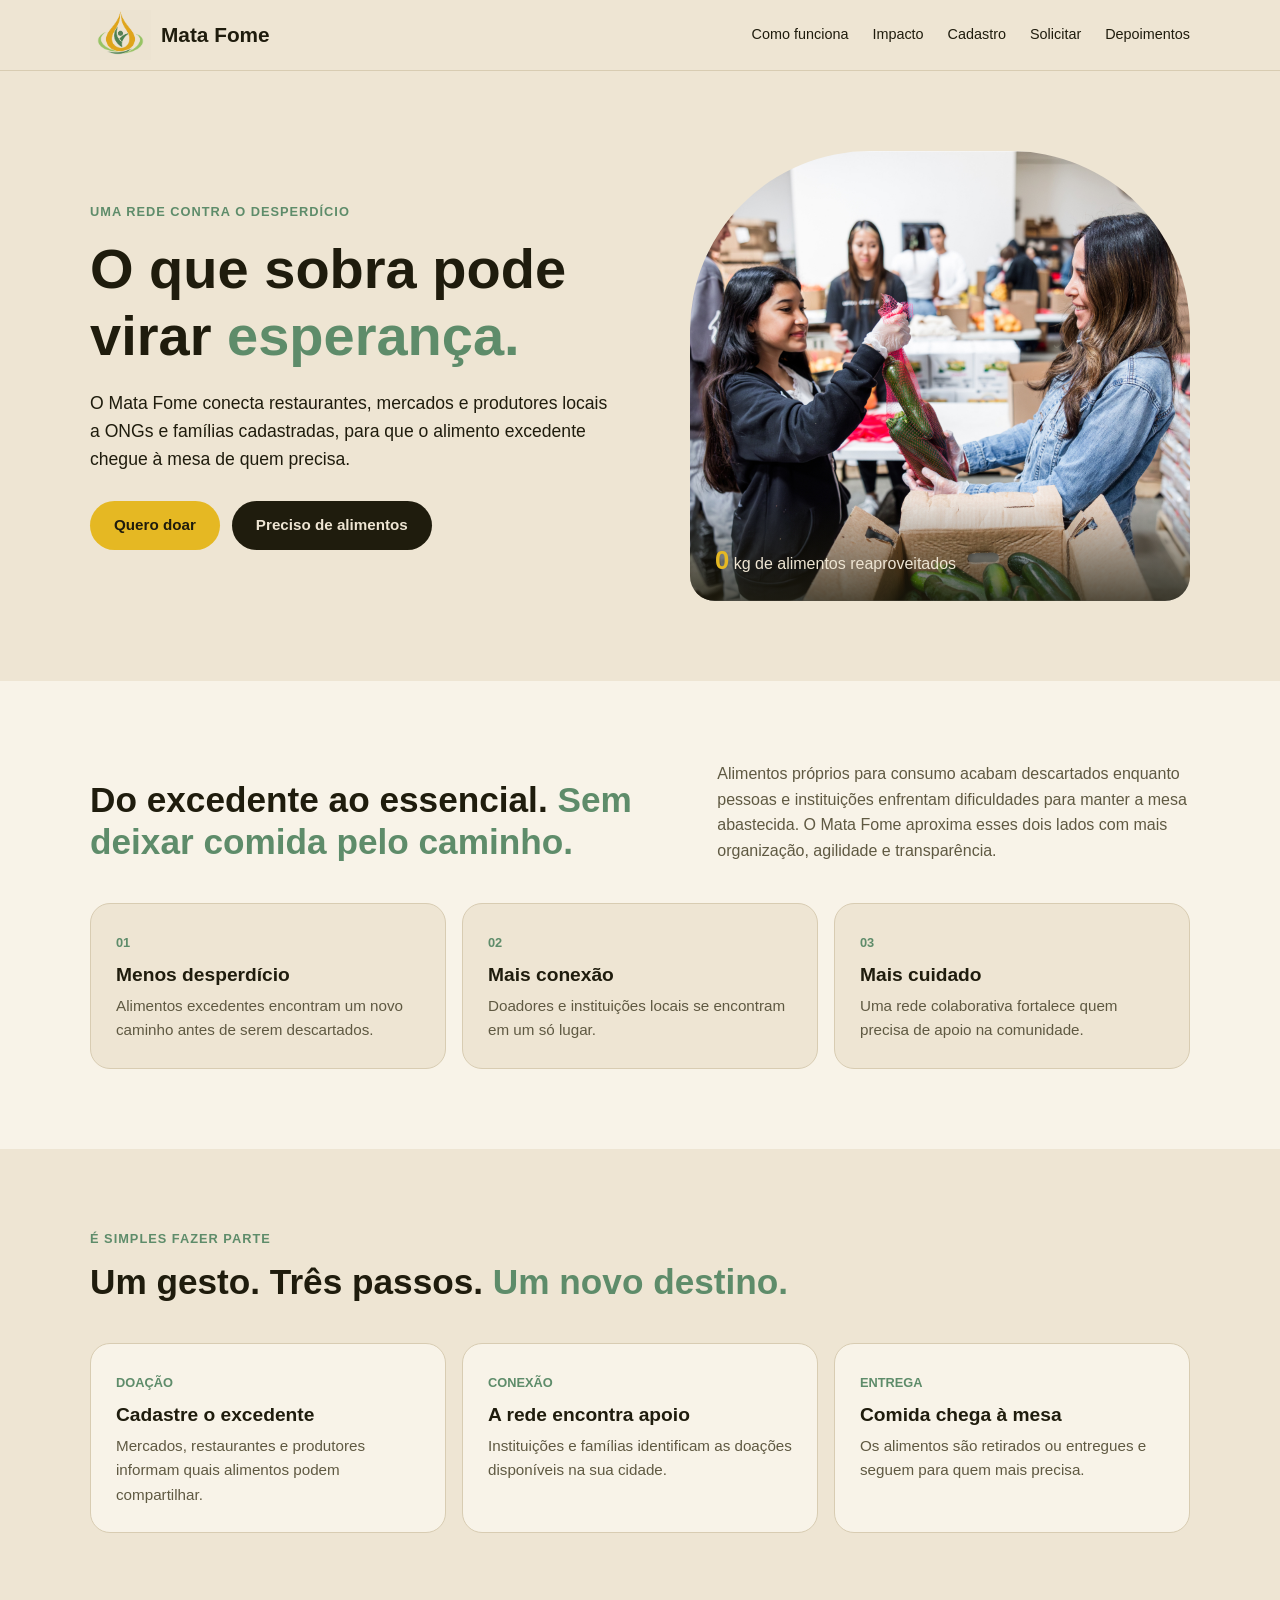
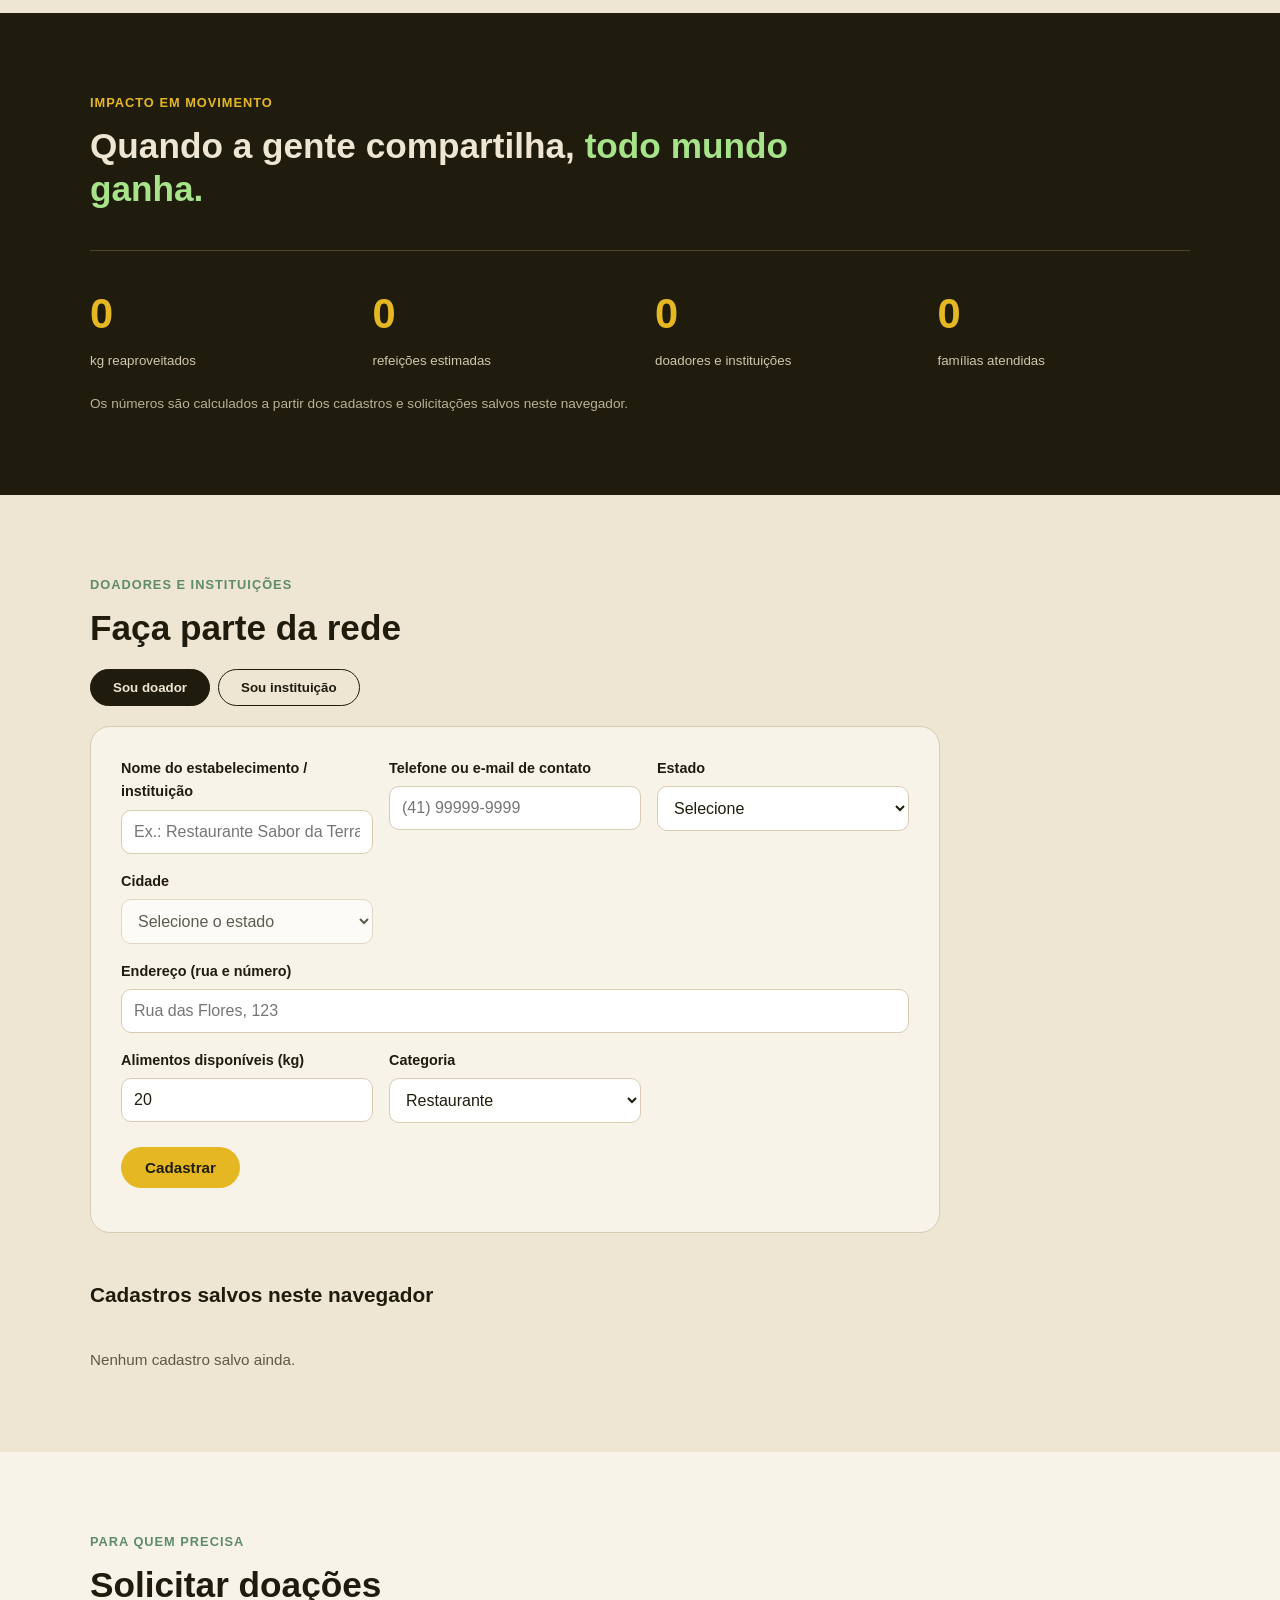
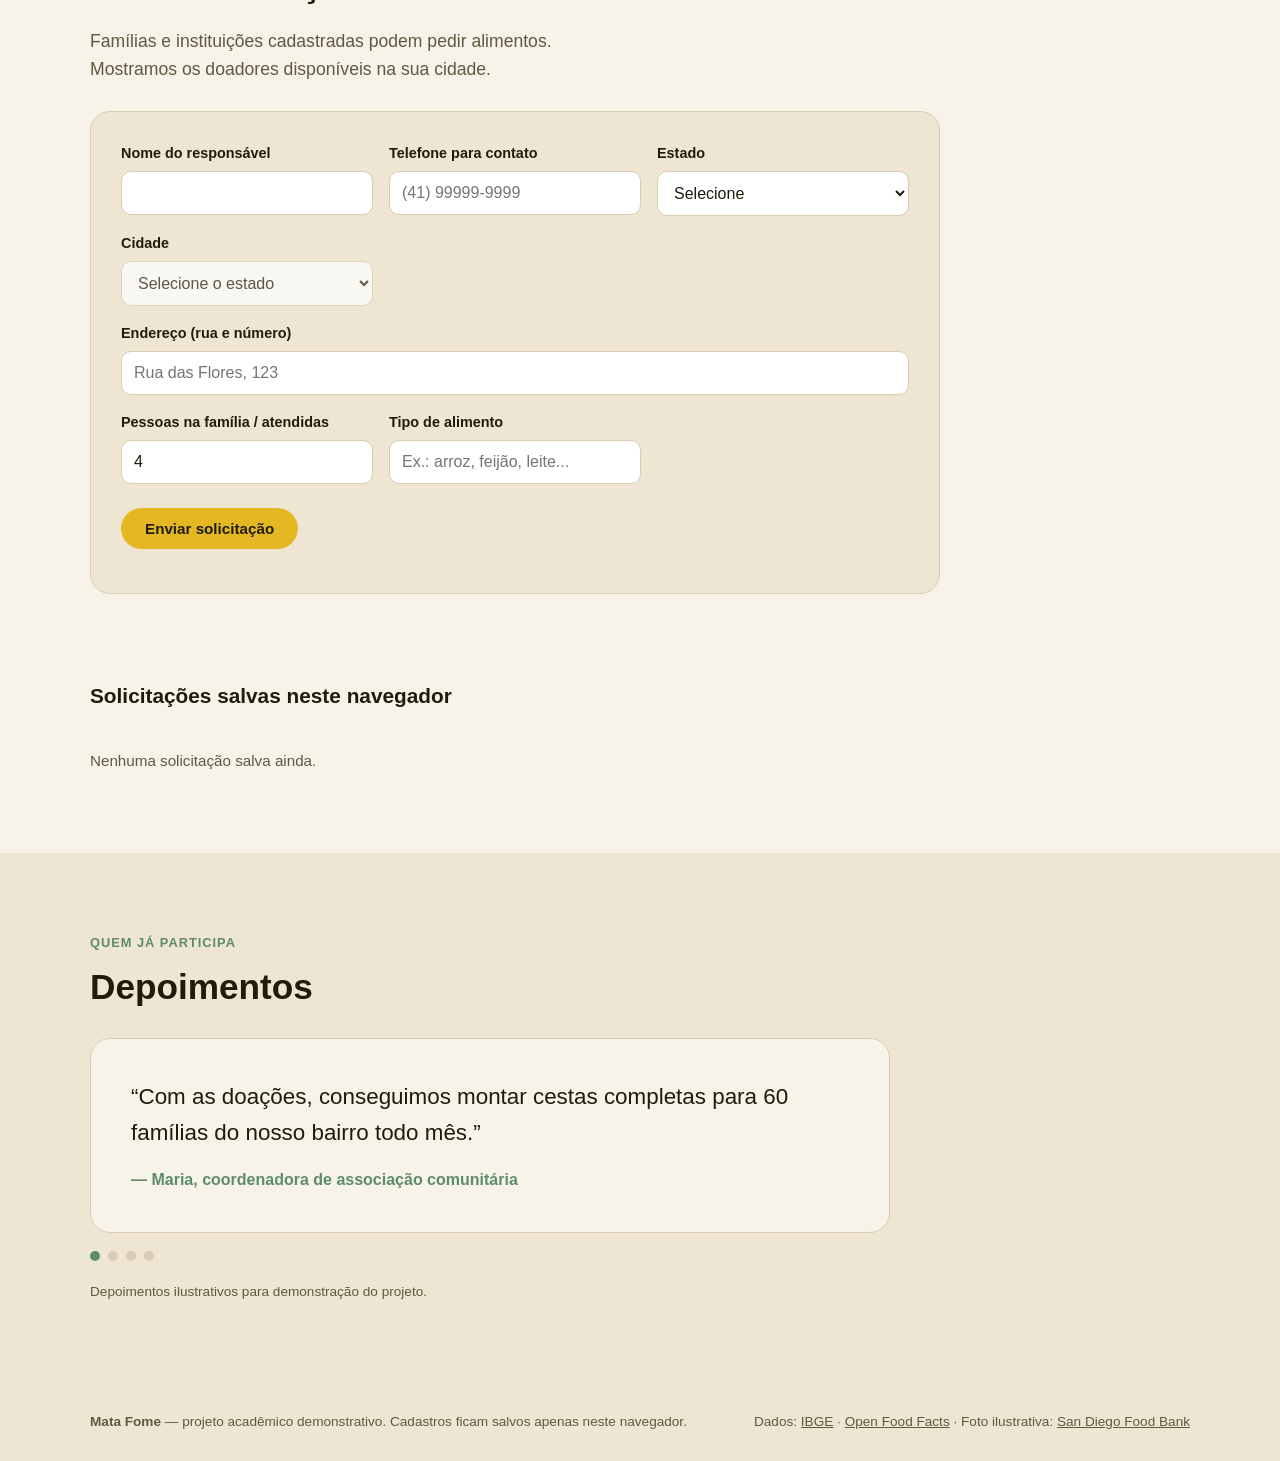
==== commit 998c82a4: "refactor: muda lógica de alimento semanal para unico" ====
--- a/index.html
+++ b/index.html
@@ -115,7 +115,7 @@
           <label class="full">Endereço (rua e número)
             <input id="regAddress" required maxlength="120" placeholder="Rua das Flores, 123">
           </label>
-          <label id="kgLabel">Alimentos disponíveis por semana (kg)
+          <label id="kgLabel">Alimentos disponíveis (kg)
             <input id="regKg" type="number" min="1" max="100000" value="20">
           </label>
           <label>Categoria
@@ -152,6 +152,9 @@
           </label>
           <label>Cidade
             <select id="reqCity" required disabled><option value="">Selecione o estado</option></select>
+          </label>
+          <label class="full">Endereço (rua e número)
+            <input id="reqAddress" required maxlength="120" placeholder="Rua das Flores, 123">
           </label>
           <label>Pessoas na família / atendidas
             <input id="reqPeople" type="number" min="1" max="10000" value="4">
